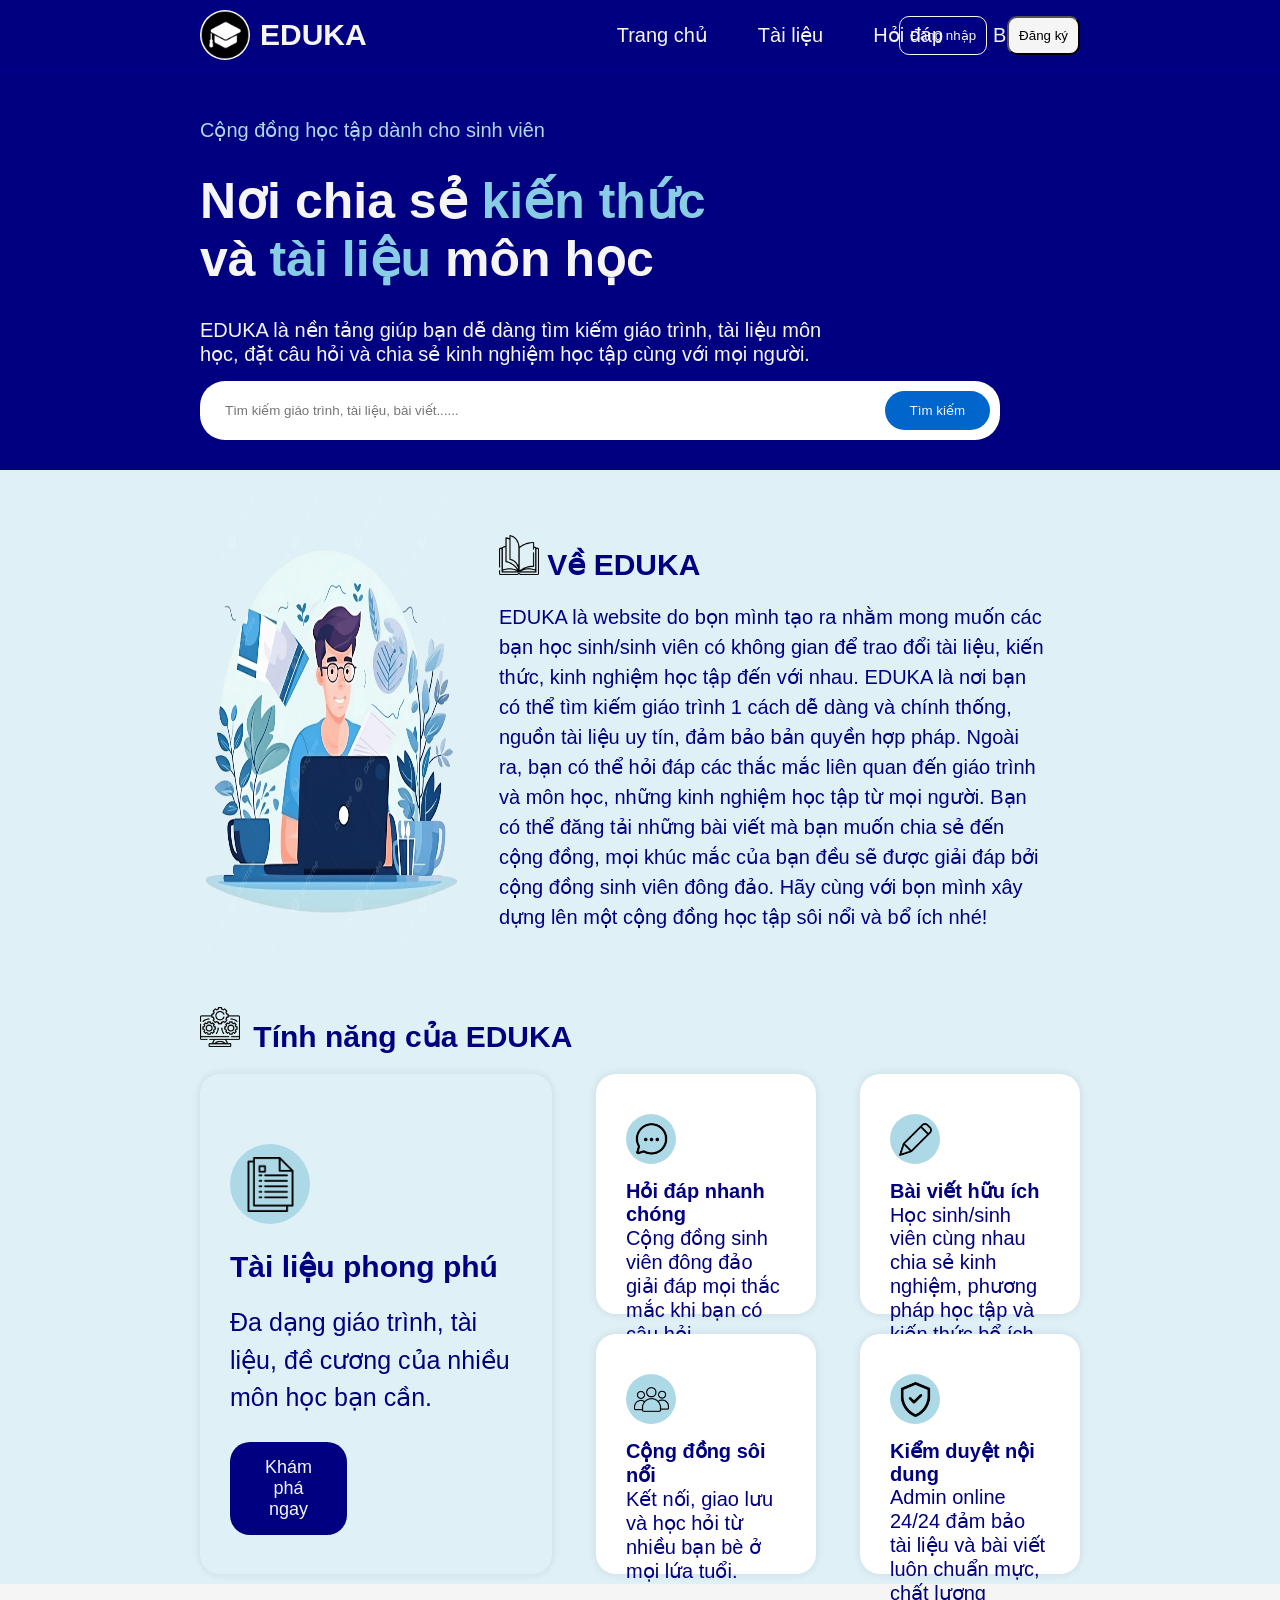
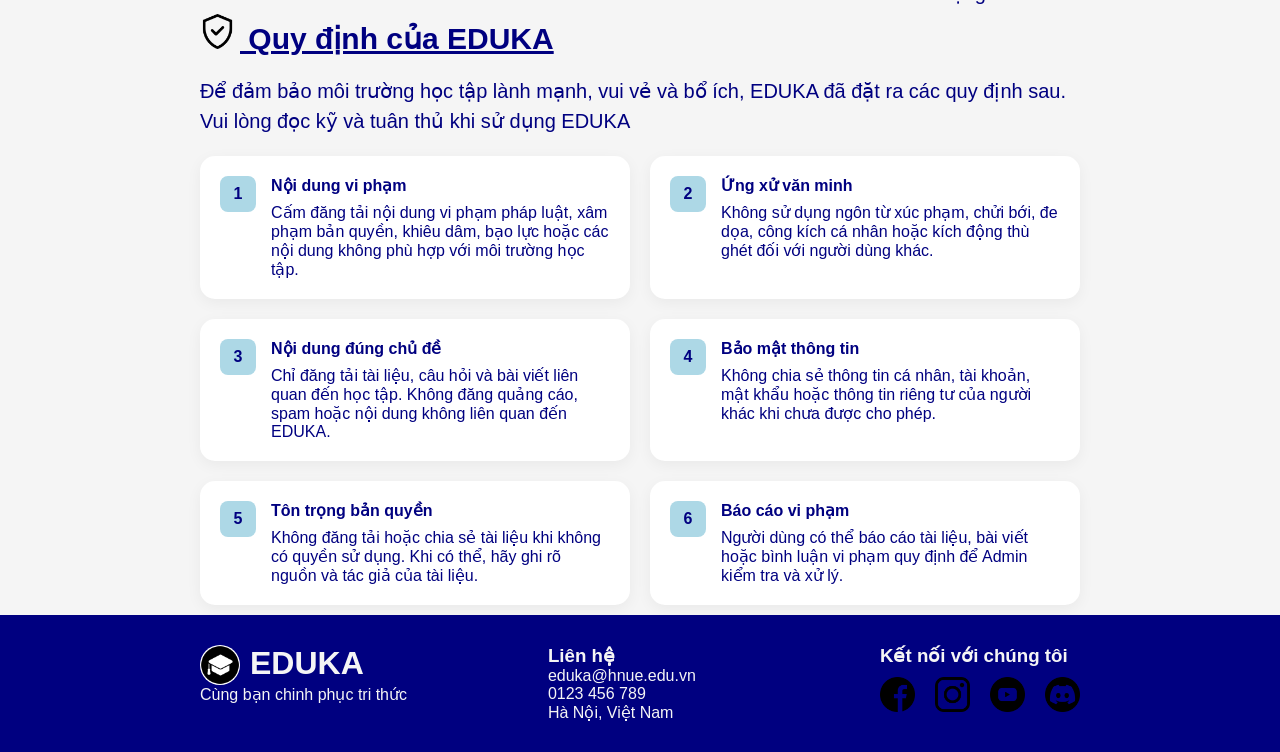
==== index.html @ 26a3528b "update index.html" ====
<!DOCTYPE html>
<html lang="en">

<head>
    <meta charset="UTF-8">
    <meta name="viewport" content="width=device-width, initial-scale=1.0">
    <title>Document</title>
    <link rel="stylesheet" href="css/chung.css">
    <link rel="stylesheet" href="css/index.css">
</head>

<body>
    <header>
        <div>
            <img src="assets/icons/graduation-cap.png" alt="graduation-cap">
            <h1>EDUKA</h1>
            <nav>
                <a href="index.html">Trang chủ</a>
                <a href="pages/tailieu.html">Tài liệu</a>
                <a href="pages/hoidap.html">Hỏi đáp</a>
                <a href="pages/baiviet.html">Bài viết</a>
            </nav>
            <div>
                <button type="button">Đăng nhập</button>
                <button type="button">Đăng ký</button>
            </div>
        </div>
        <div>
            <p>Cộng đồng học tập dành cho sinh viên</p>
            <h1>Nơi chia sẻ <span>kiến thức</span> và <span>tài liệu</span> môn học</h1>

            <p>EDUKA là nền tảng giúp bạn dễ dàng tìm kiếm giáo trình, tài liệu môn học, đặt câu hỏi và chia sẻ kinh
                nghiệm học tập cùng với mọi người.</p>
            <form action="#" method="get" class="tim-kiem">
                <input type="search" placeholder="Tìm kiếm giáo trình, tài liệu, bài viết......" required>
                <button type="submit">Tìm kiếm</button>
            </form>
        </div>
    </header>
    <main>
        <section id="gioi-thieu">
            <img src="assets/images/anh-gioi-thieu.png" alt="anh-gioi-thieu">
            <div>
                <h3>
                    <img src="assets/icons/book.png" alt="book">
                    Về EDUKA
                </h3>
                <span>EDUKA là website do bọn mình tạo ra nhằm mong muốn các bạn học sinh/sinh viên có không gian để
                    trao
                    đổi tài liệu, kiến thức, kinh nghiệm học tập đến với nhau.
                    EDUKA là nơi bạn có thể tìm kiếm giáo trình 1 cách dễ dàng và chính thống, nguồn tài liệu uy tín,
                    đảm
                    bảo bản quyền hợp pháp.
                    Ngoài ra, bạn có thể hỏi đáp các thắc mắc liên quan đến giáo trình và môn học, những kinh nghiệm học
                    tập
                    từ mọi người.
                    Bạn có thể đăng tải những bài viết mà bạn muốn chia sẻ đến cộng đồng, mọi khúc mắc của bạn đều sẽ
                    được
                    giải đáp bởi cộng đồng sinh viên đông đảo.
                    Hãy cùng với bọn mình xây dựng lên một cộng đồng học tập sôi nổi và bổ ích nhé!</span>
                </span>
            </div>
        </section>
        <section id="tinh-nang">
            <h3>
                <img src="assets/icons/tinh-nang.png" alt="tinh-nang">
                Tính năng của EDUKA
            </h3>
            <div>
                <div>
                    <div class="hinh-mo-ta-tl">
                        <img src="assets/icons/document.png" alt="document">
                    </div>
                    <h4>Tài liệu phong phú</h4>
                    <p>Đa dạng giáo trình, tài liệu, đề cương của nhiều môn học bạn cần.</p>
                    <button type="button">Khám phá ngay</button>
                </div>
                <div>
                    <div class="hinh-mo-ta-k">
                        <img src="assets/icons/message.png" alt="message">
                    </div>
                    <h4>Hỏi đáp nhanh chóng</h4>
                    <p>Cộng đồng sinh viên đông đảo giải đáp mọi thắc mắc khi bạn có câu hỏi.</p>
                </div>
                <div>
                    <div class="hinh-mo-ta-k">
                        <img src="assets/icons/pen.png" alt="pen">
                    </div>
                    <h4>Bài viết hữu ích</h4>
                    <p>Học sinh/sinh viên cùng nhau chia sẻ kinh nghiệm, phương pháp học tập và kiến thức bổ ích.</p>
                </div>
                <div>
                    <div class="hinh-mo-ta-k">
                        <img src="assets/icons/people.png" alt="people">
                    </div>
                    <h4>Cộng đồng sôi nổi</h4>
                    <p>Kết nối, giao lưu và học hỏi từ nhiều bạn bè ở mọi lứa tuổi.</p>
                </div>
                <div>
                    <div class="hinh-mo-ta-k">
                        <img src="assets/icons/protect.png" alt="protect">
                    </div>
                    <h4>Kiểm duyệt nội dung</h4>
                    <p>Admin online 24/24 đảm bảo tài liệu và bài viết luôn chuẩn mực, chất lượng</p>
                </div>
            </div>
        </section>
        <section id="quy-dinh">
            <h3>
                <img src="assets/icons/protect.png" alt="protect">
                Quy định của EDUKA</h3>
            <p>Để đảm bảo môi trường học tập lành mạnh, vui vẻ và bổ ích, EDUKA đã đặt ra các quy định sau. Vui lòng đọc kỹ và tuân thủ khi sử dụng EDUKA</p>
            <div>
                <div>
                    <div class="stt">
                        1
                    </div>
                    <div>
                        <h4>Nội dung vi phạm</h4>
                        <p>
                            Cấm đăng tải nội dung vi phạm pháp luật, xâm phạm bản quyền,
                            khiêu dâm, bạo lực hoặc các nội dung không phù hợp với môi trường học tập.
                        </p>
                    </div>
                </div>
                <div>
                    <div class="stt">
                        2
                    </div>
                    <div>
                        <h4>Ứng xử văn minh</h4>
                        <p>
                            Không sử dụng ngôn từ xúc phạm, chửi bới, đe dọa, công kích cá nhân
                            hoặc kích động thù ghét đối với người dùng khác.
                        </p>
                    </div>
                </div>
                <div>
                    <div class="stt">
                        3
                    </div>
                    <div>
                        <h4>Nội dung đúng chủ đề</h4>
                        <p>
                            Chỉ đăng tải tài liệu, câu hỏi và bài viết liên quan đến học tập.
                            Không đăng quảng cáo, spam hoặc nội dung không liên quan đến EDUKA.
                        </p>
                    </div>
                </div>
                <div>
                    <div class="stt">
                        4
                    </div>
                    <div>
                        <h4>Bảo mật thông tin</h4>
                        <p>
                            Không chia sẻ thông tin cá nhân, tài khoản, mật khẩu hoặc thông tin
                            riêng tư của người khác khi chưa được cho phép.
                        </p>
                    </div>
                </div>
                <div>
                    <div class="stt">
                        5
                    </div>
                    <div>
                        <h4>Tôn trọng bản quyền</h4>
                        <p>
                            Không đăng tải hoặc chia sẻ tài liệu khi không có quyền sử dụng.
                            Khi có thể, hãy ghi rõ nguồn và tác giả của tài liệu.
                        </p>
                    </div>
                </div>
                <div>
                    <div class="stt">
                        6
                    </div>
                    <div>
                        <h4>Báo cáo vi phạm</h4>
                        <p>
                            Người dùng có thể báo cáo tài liệu, bài viết hoặc bình luận
                            vi phạm quy định để Admin kiểm tra và xử lý.
                        </p>
                    </div>
                </div>
            </div>
        </section>
    </main>
    <footer>
        <div>
            <img src="assets/icons/graduation-cap.png" alt="graduation-cap">
            <h1>EDUKA</h1>
        </div>
        <p>Cùng bạn chinh phục tri thức</p>
        <div class="thong-tin">
            <h3>Liên hệ</h3>
            <p>eduka@hnue.edu.vn</p>
            <p>0123 456 789</p>
            <p>Hà Nội, Việt Nam</p>
        </div>
        <div>
            <h3>Kết nối với chúng tôi</h3>
            <div class="mxh">
                <a href="https://www.facebook.com/Riahk2001/" target="_blank">
                    <img src="assets/icons/facebook.png" alt="facebook">
                </a>
                <a href="https://www.instagram.com/vuqkhai_201/" target="_blank">
                    <img src="assets/icons/insta.png" alt="instagram">
                </a>
                <a href="https://www.youtube.com/" target="_blank">
                    <img src="assets/icons/youtube.png" alt="youtube">
                </a>
                <a href="https://discord.com/" target="_blank">
                    <img src="assets/icons/discord.png" alt="discord">
                </a>
            </div>

        </div>
    </footer>
</body>

</html>
---- css/chung.css ----
* {
    box-sizing: border-box;
    padding: 0;
    margin: 0;
    font-family: Arial, Helvetica, sans-serif;
}
body {
    background-color: #f5f5f5;
}
header {
    background-color: #000080;
    color: #f5f5f5;
}
main {
    background-color: #f5f5f5;
}
footer {
    background-color: #000080;
    color: #f5f5f5;
}
.mxh{
    display: flex;
    gap: 20px;
}
.mxh > a > img{
    margin-top: 10px;
    width: 35px;
    height: 35px;
}
---- css/index.css ----
header>div:first-child {
    display: flex;
    align-items: center;
    position: relative;
    border-bottom: 3px solid darkblue;
    padding: 10px 200px;
}

header>div:first-child>img {
    width: 50px;
    height: 50px;
    margin-right: 10px;
    background-color: white;
    border-radius: 50%;
}

header>div:first-child>h1 {
    font-size: 30px;
    margin-right: 250px;
}

header>div:first-child>nav {
    display: flex;
    gap: 50px;
    align-items: center;
}

header>div:first-child>nav>a {
    text-decoration: none;
    color: #f5f5f5;
    font-size: 20px;
}

header>div:first-child>nav>a:hover {
    border-bottom: 3px solid #f5f5f5;
}

header>div:first-child>div {
    position: absolute;
    right: 200px;
    display: flex;
    gap: 20px;
}

header>div:first-child>div>button {
    padding: 10px;
    border-radius: 10px;
    cursor: pointer;

}

header>div:first-child>div>button:first-child {
    background-color: transparent;
    color: #f5f5f5;
    border: 1px solid #f5f5f5;
}

header>div:first-child>div>button:last-child {
    background-color: #f5f5f5;
    color: black;

}

header>div:last-child {
    display: inline-block;
    display: flex;
    flex-direction: column;
    position: relative;
    padding: 30px 200px;
}

header>div:last-child>p:first-child {
    color: lightblue;
    font-size: 20px;
    margin: 15px 0;
}

header>div:last-child>h1 {
    color: #f5f5f5;
    font-size: 50px;
    width: 550px;
    margin: 15px 0;
}

header>div:last-child>h1>span {
    color: rgb(136, 205, 227);
}

header>div:last-child>p:nth-child(3) {
    font-size: 20px;
    margin: 15px 0 15px 0;
    width: 650px;
}

.tim-kiem {
    display: flex;
    width: 800px;
    background-color: white;
    padding: 10px;
    border-radius: 25px;
}

.tim-kiem>input {
    flex: 1;
    border: none;
    outline: none;
    padding: 12px 15px;
}

.tim-kiem>button {
    background-color: #0066cc;
    color: #f5f5f5;
    border: none;
    padding: 0 25px;
    border-radius: 20px;
    cursor: pointer;
}

#gioi-thieu {
    background-color: rgb(223, 241, 247);
    padding: 10px 200px;
    display: flex;
}

#gioi-thieu>div {
    width: 70%;
    display: inline-block;
    margin: 55px 35px;
}

#gioi-thieu>div>h3 {
    color: #000080;
    margin-bottom: 20px;
    font-size: 30px;
}

#gioi-thieu>div>h3>img {
    width: 40px;
    height: 40px;
}

#gioi-thieu>div>span {
    font-size: 20px;
    line-height: 1.5;
    color: #000080;
}

#gioi-thieu>img {
    width: 30%;
}

#tinh-nang {
    background-color: rgb(223, 241, 247);
    padding: 10px 200px;
}

#tinh-nang>h3 {
    color: #000080;
    margin-bottom: 20px;
    font-size: 30px;
}

#tinh-nang>h3>img {
    width: 40px;
    height: 40px;
    margin-right: 5px;
}

#tinh-nang>div {
    display: flex;
    position: relative;
}

#tinh-nang>div>div {
    color: #000080;
    border-radius: 20px;
    box-shadow: 0px 0px 10px rgba(0, 0, 0, 0.1);
}

#tinh-nang>div>div:hover {
    box-shadow: 0px 0px 30px rgba(0, 0, 0, 0.3);
}

#tinh-nang>div>div:first-child {
    width: 40%;
    height: 500px;
    display: inline-block;
    padding: 70px 30px;
}

#tinh-nang>div>div:first-child>h4 {
    font-size: 30px;
    margin-bottom: 20px;
}

#tinh-nang>div>div:first-child>p {
    font-size: 25px;
    line-height: 1.5;
    margin-bottom: 25px;
}

#tinh-nang>div>div:first-child>button {
    background-color: #000080;
    color: #f5f5f5;
    font-size: 18px;
    border: none;
    padding: 15px 25px;
    border-radius: 20px;
    cursor: pointer;
    width: 40%;
}

.hinh-mo-ta-tl {
    width: 80px;
    height: 80px;
    background-color: lightblue;
    border-radius: 50%;
    display: flex;
    justify-content: center;
    align-items: center;
    margin-bottom: 25px;
}

.hinh-mo-ta-tl>img {
    width: 55px;
    height: 55px;
}

#tinh-nang>div>div:nth-child(2),
#tinh-nang>div>div:nth-child(3),
#tinh-nang>div>div:nth-child(4),
#tinh-nang>div>div:last-child {
    position: absolute;
    height: 240px;
    padding: 40px 30px;
    background-color: #ffffff;
    font-size: 20px;
}

#tinh-nang>div>div:nth-child(2) {
    right: 30%;
    width: 25%;
}

#tinh-nang>div>div:nth-child(3) {
    right: 0;
    width: 25%;
}

#tinh-nang>div>div:nth-child(4) {
    right: 30%;
    top: 260px;
    width: 25%;
}

#tinh-nang>div>div:last-child {
    right: 0;
    top: 260px;
    width: 25%;
    height: 240px;
}

.hinh-mo-ta-k {
    width: 50px;
    height: 50px;
    background-color: lightblue;
    border-radius: 50%;
    display: flex;
    justify-content: center;
    align-items: center;
    margin-bottom: 15px;
}

.hinh-mo-ta-k>img {
    width: 35px;
    height: 35px;
}

#quy-dinh {
    background-color: #f5f5f5;
    padding: 10px 200px;
    color: #000080;
}

#quy-dinh>h3 {
    margin-top: 20px;
    margin-bottom: 20px;
    font-size: 30px;
    text-decoration: underline;
}

#quy-dinh>h3>img {
    width: 35px;
    height: 35px;
    margin-right: 5px;
}

#quy-dinh>p {
    font-size: 20px;
    line-height: 1.5;
    margin-bottom: 20px;
}

#quy-dinh>div {
    display: grid;
    grid-template-columns: repeat(2, 1fr);
    gap: 20px;
}

#quy-dinh>div>div {
    display: flex;
    align-items: flex-start;
    gap: 15px;
    background-color: #ffffff;
    padding: 20px;
    border-radius: 15px;
    box-shadow: 0 4px 15px rgba(0, 0, 0, 0.05);
}

.stt {
    flex-shrink: 0;
    width: 36px;
    height: 36px;
    background-color: lightblue;
    color: #000080;
    font-weight: bold;
    border-radius: 8px;
    display: flex;
    align-items: center;
    justify-content: center;
}

#quy-dinh>div>div>div:nth-child(2) {
    flex: 1;
}

#quy-dinh>div>div>div:nth-child(2)>h4 {
    margin: 0 0 8px 0;
}

#quy-dinh>div>div>div:nth-child(2)>p {
    margin: 0;
}

footer {
    position: relative;
    display: flex;
    justify-content: space-between;
    padding: 30px 200px;
    min-height: 130px;
}

footer>div:first-child {
    display: flex;
}

footer>div>img {
    width: 40px;
    height: 40px;
    margin-right: 10px;
    background-color: white;
    border-radius: 50%;
}

footer>p {
    position: absolute;
    left: 200px;
    top: 70px;
}
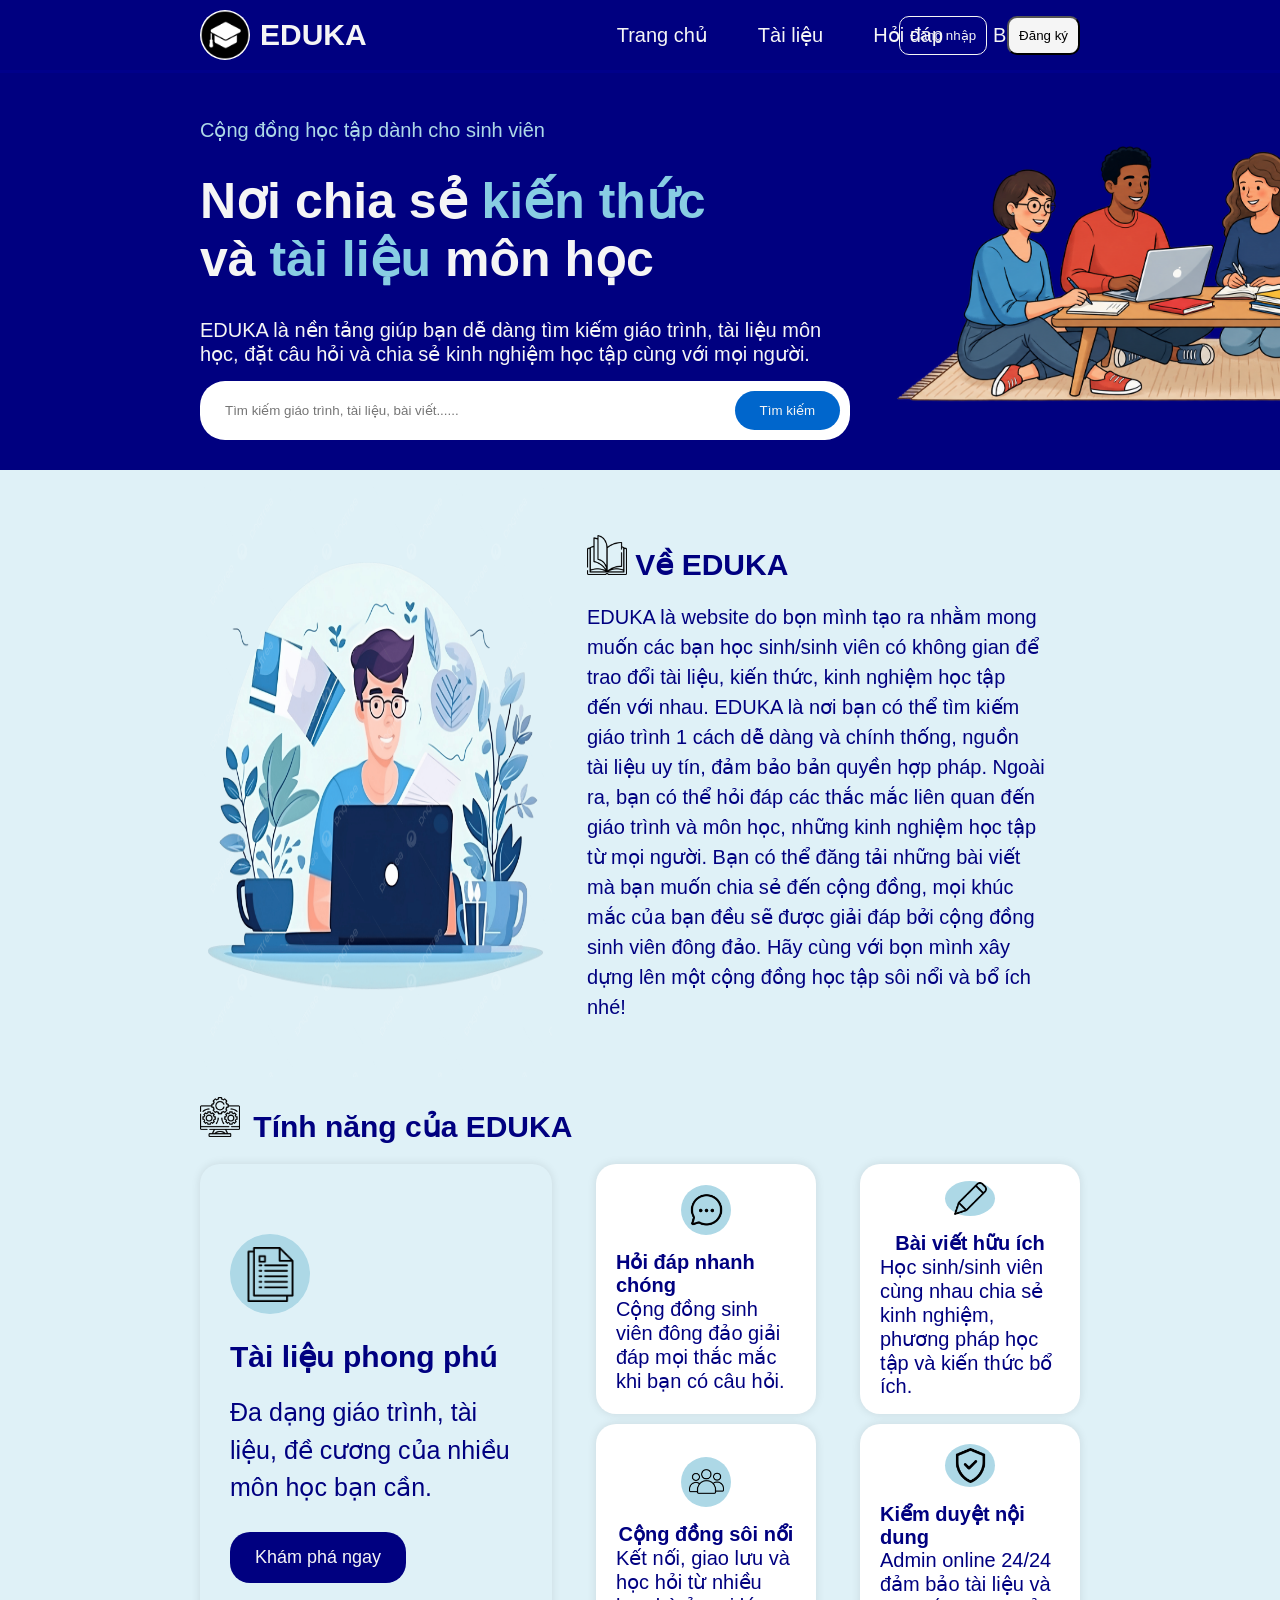
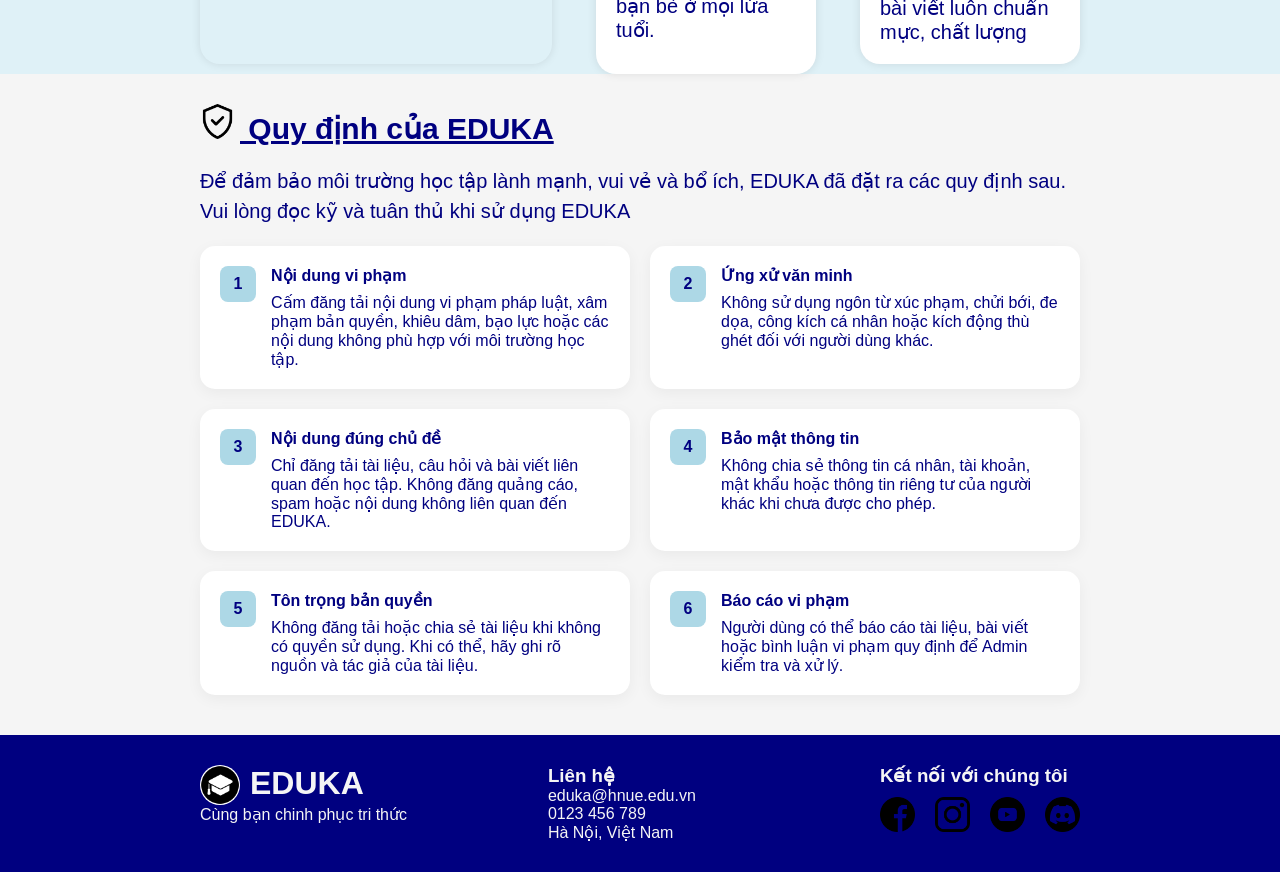
==== commit 4928096e: "sửa index" ====
--- a/index.html
+++ b/index.html
@@ -26,15 +26,20 @@
             </div>
         </div>
         <div>
-            <p>Cộng đồng học tập dành cho sinh viên</p>
-            <h1>Nơi chia sẻ <span>kiến thức</span> và <span>tài liệu</span> môn học</h1>
-
-            <p>EDUKA là nền tảng giúp bạn dễ dàng tìm kiếm giáo trình, tài liệu môn học, đặt câu hỏi và chia sẻ kinh
-                nghiệm học tập cùng với mọi người.</p>
-            <form action="#" method="get" class="tim-kiem">
-                <input type="search" placeholder="Tìm kiếm giáo trình, tài liệu, bài viết......" required>
-                <button type="submit">Tìm kiếm</button>
-            </form>
+            <div>
+                <p>Cộng đồng học tập dành cho sinh viên</p>
+                <h1>Nơi chia sẻ <span>kiến thức</span> và <span>tài liệu</span> môn học</h1>
+
+                <p>EDUKA là nền tảng giúp bạn dễ dàng tìm kiếm giáo trình, tài liệu môn học, đặt câu hỏi và chia sẻ kinh
+                    nghiệm học tập cùng với mọi người.</p>
+                <form action="#" method="get" class="tim-kiem">
+                    <input type="search" placeholder="Tìm kiếm giáo trình, tài liệu, bài viết......" required>
+                    <button type="submit">Tìm kiếm</button>
+                </form>
+            </div>
+            <div>
+                <img src="assets/images/anh-minh-hoa.png" alt="anh-minh-hoa">
+            </div>
         </div>
     </header>
     <main>
@@ -108,8 +113,10 @@
         <section id="quy-dinh">
             <h3>
                 <img src="assets/icons/protect.png" alt="protect">
-                Quy định của EDUKA</h3>
-            <p>Để đảm bảo môi trường học tập lành mạnh, vui vẻ và bổ ích, EDUKA đã đặt ra các quy định sau. Vui lòng đọc kỹ và tuân thủ khi sử dụng EDUKA</p>
+                Quy định của EDUKA
+            </h3>
+            <p>Để đảm bảo môi trường học tập lành mạnh, vui vẻ và bổ ích, EDUKA đã đặt ra các quy định sau. Vui lòng đọc
+                kỹ và tuân thủ khi sử dụng EDUKA</p>
             <div>
                 <div>
                     <div class="stt">
--- a/css/index.css
+++ b/css/index.css
@@ -46,7 +46,6 @@
     padding: 10px;
     border-radius: 10px;
     cursor: pointer;
-
 }
 
 header>div:first-child>div>button:first-child {
@@ -58,35 +57,39 @@
 header>div:first-child>div>button:last-child {
     background-color: #f5f5f5;
     color: black;
-
 }
 
 header>div:last-child {
-    display: inline-block;
+    display: flex;
+    flex-direction: row;
+    align-items: center;
+    justify-content: space-between;
+    padding: 30px 200px;
+}
+
+header>div:last-child>div:first-child {
     display: flex;
     flex-direction: column;
-    position: relative;
-    padding: 30px 200px;
-}
-
-header>div:last-child>p:first-child {
+}
+
+header>div:last-child>div:first-child>p:first-child {
     color: lightblue;
     font-size: 20px;
     margin: 15px 0;
 }
 
-header>div:last-child>h1 {
+header>div:last-child>div:first-child>h1 {
     color: #f5f5f5;
     font-size: 50px;
     width: 550px;
     margin: 15px 0;
 }
 
-header>div:last-child>h1>span {
+header>div:last-child>div:first-child>h1>span {
     color: rgb(136, 205, 227);
 }
 
-header>div:last-child>p:nth-child(3) {
+header>div:last-child>div:first-child>p:nth-child(3) {
     font-size: 20px;
     margin: 15px 0 15px 0;
     width: 650px;
@@ -94,7 +97,8 @@
 
 .tim-kiem {
     display: flex;
-    width: 800px;
+    width: 100%;
+    max-width: 650px;
     background-color: white;
     padding: 10px;
     border-radius: 25px;
@@ -116,6 +120,10 @@
     cursor: pointer;
 }
 
+header>div:last-child>div:last-child>img {
+    width: 800px;;
+}
+
 #gioi-thieu {
     background-color: rgb(223, 241, 247);
     padding: 10px 200px;
@@ -146,7 +154,7 @@
 }
 
 #gioi-thieu>img {
-    width: 30%;
+    width: 40%;
 }
 
 #tinh-nang {
@@ -207,7 +215,7 @@
     padding: 15px 25px;
     border-radius: 20px;
     cursor: pointer;
-    width: 40%;
+    width: fit-content;
 }
 
 .hinh-mo-ta-tl {
@@ -231,10 +239,15 @@
 #tinh-nang>div>div:nth-child(4),
 #tinh-nang>div>div:last-child {
     position: absolute;
-    height: 240px;
-    padding: 40px 30px;
+    height: 250px;
     background-color: #ffffff;
     font-size: 20px;
+    display: flex;
+    flex-direction: column;
+    align-items: center;
+    justify-content: center;
+    padding: 20px;
+    text-align: left;
 }
 
 #tinh-nang>div>div:nth-child(2) {
@@ -280,6 +293,7 @@
     background-color: #f5f5f5;
     padding: 10px 200px;
     color: #000080;
+    margin-bottom: 30px;
 }
 
 #quy-dinh>h3 {
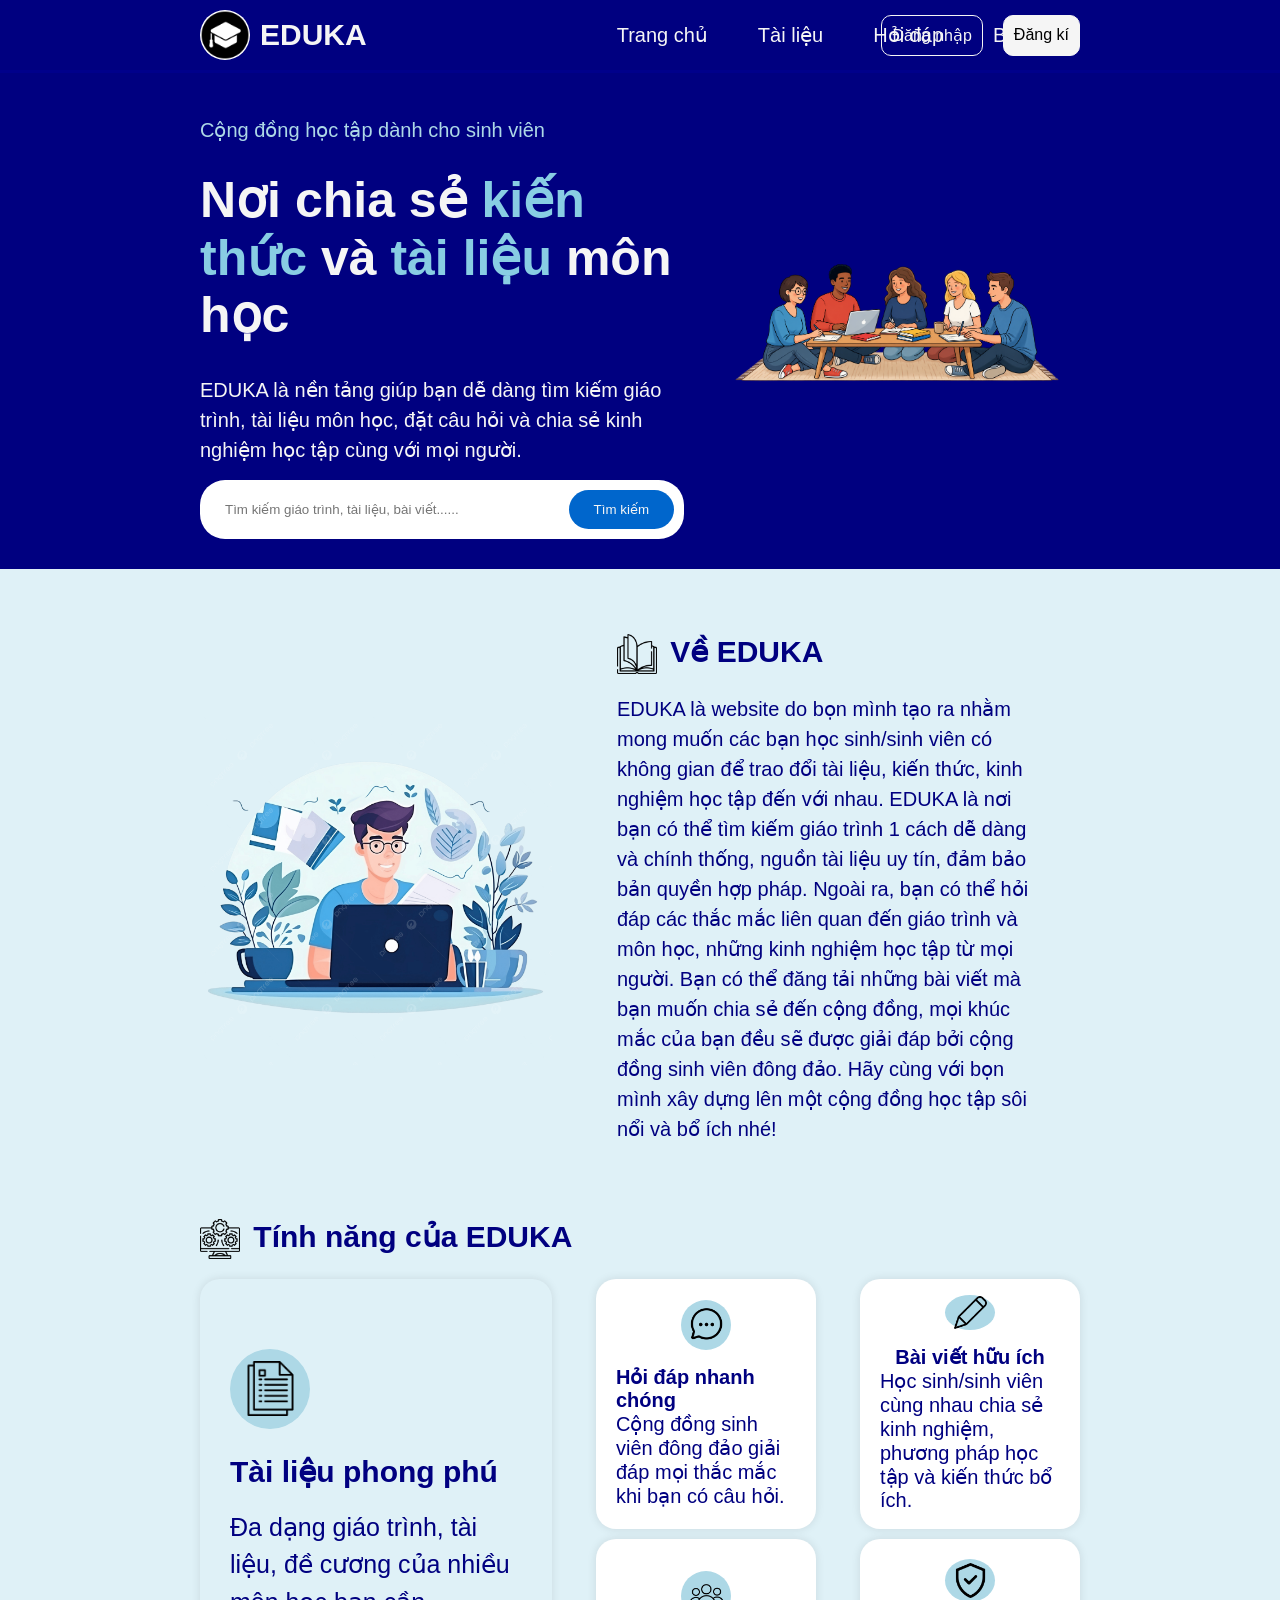
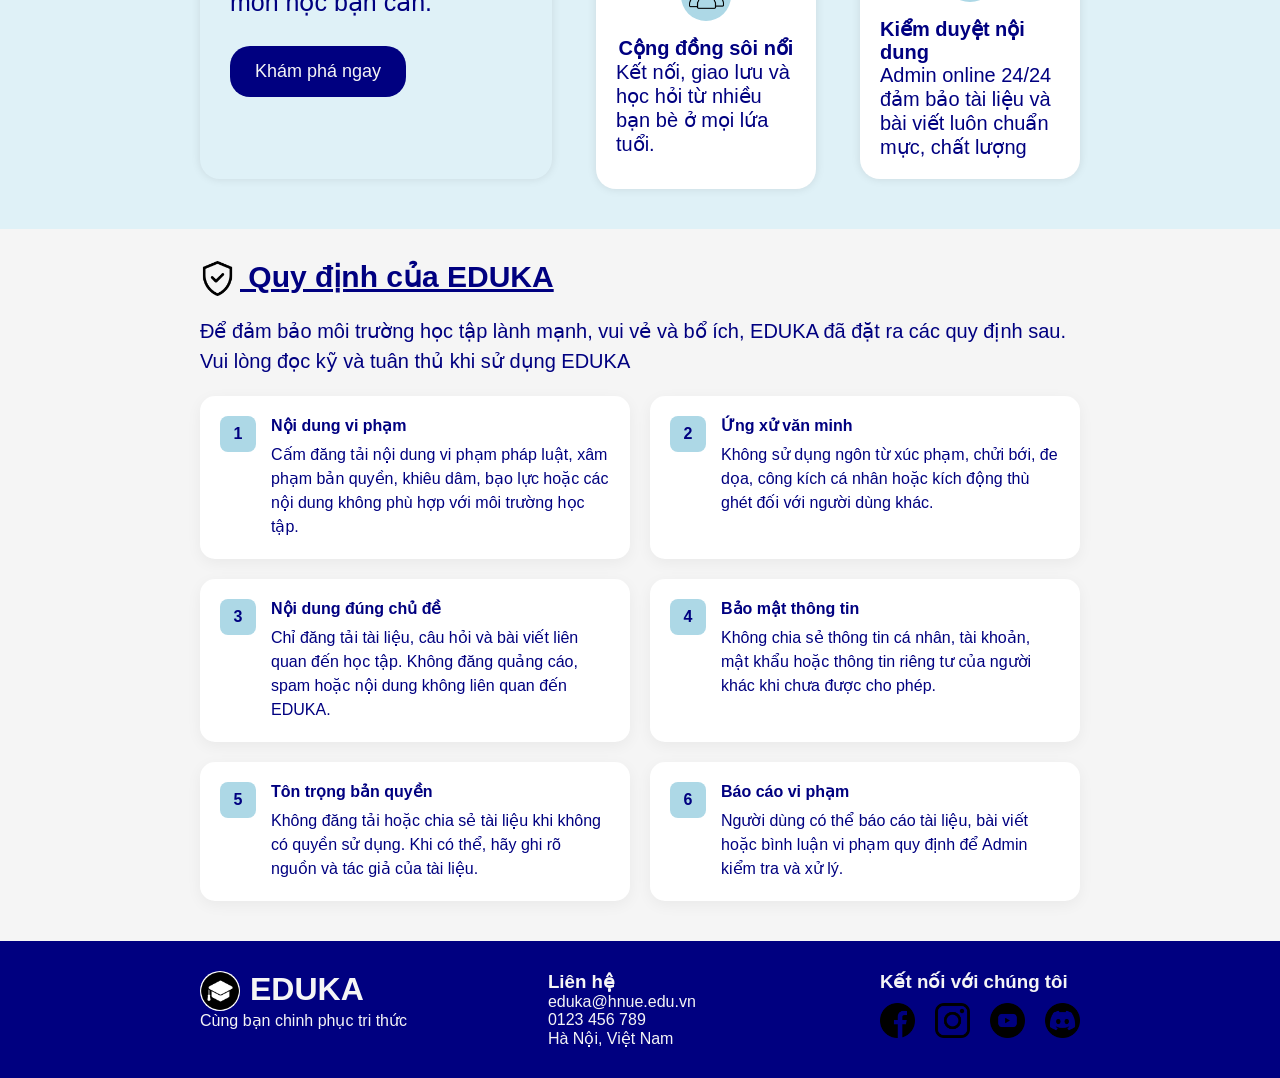
==== commit 2ce5c0c1: "update index" ====
--- a/index.html
+++ b/index.html
@@ -16,13 +16,13 @@
             <h1>EDUKA</h1>
             <nav>
                 <a href="index.html">Trang chủ</a>
-                <a href="pages/tailieu.html">Tài liệu</a>
-                <a href="pages/hoidap.html">Hỏi đáp</a>
-                <a href="pages/baiviet.html">Bài viết</a>
+                <a href="pages/tailieu.html" class="can-dang-nhap">Tài liệu</a>
+                <a href="pages/hoidap.html" class="can-dang-nhap">Hỏi đáp</a>
+                <a href="pages/baiviet.html" class="can-dang-nhap">Bài viết</a>
             </nav>
             <div>
-                <button type="button">Đăng nhập</button>
-                <button type="button">Đăng ký</button>
+                <a href="pages/dangnhap.html">Đăng nhập</a>
+                <a href="pages/dangki.html">Đăng kí</a>
             </div>
         </div>
         <div>
@@ -78,7 +78,7 @@
                     </div>
                     <h4>Tài liệu phong phú</h4>
                     <p>Đa dạng giáo trình, tài liệu, đề cương của nhiều môn học bạn cần.</p>
-                    <button type="button">Khám phá ngay</button>
+                    <button type="button" class="can-dang-nhap">Khám phá ngay</button>
                 </div>
                 <div>
                     <div class="hinh-mo-ta-k">
@@ -224,6 +224,14 @@
 
         </div>
     </footer>
+    <div id="thong-bao" class="thong-bao">
+        <div>
+            <h3>Thông báo</h3>
+            <p>Bạn cần đăng ký/đăng nhập để sử dụng chức năng này.</p>
+            <button type="button" id="dong-thong-bao">Đóng</button>
+        </div>
+    </div>
+    <script src="js/index.js"></script>
 </body>
 
 </html>
--- a/css/index.css
+++ b/css/index.css
@@ -1,7 +1,16 @@
+header {
+    padding-top: 73px;
+}
 header>div:first-child {
     display: flex;
     align-items: center;
-    position: relative;
+    position: fixed;
+    top: 0;
+    left: 0;
+    width: 100%;
+    height: 73px;
+    z-index: 1000;
+    background-color: #000080;
     border-bottom: 3px solid darkblue;
     padding: 10px 200px;
 }
@@ -12,11 +21,13 @@
     margin-right: 10px;
     background-color: white;
     border-radius: 50%;
+    flex-shrink: 0;
 }
 
 header>div:first-child>h1 {
     font-size: 30px;
     margin-right: 250px;
+    white-space: nowrap;
 }
 
 header>div:first-child>nav {
@@ -29,6 +40,7 @@
     text-decoration: none;
     color: #f5f5f5;
     font-size: 20px;
+    white-space: nowrap;
 }
 
 header>div:first-child>nav>a:hover {
@@ -42,21 +54,24 @@
     gap: 20px;
 }
 
-header>div:first-child>div>button {
+header>div:first-child>div>a {
     padding: 10px;
     border-radius: 10px;
     cursor: pointer;
-}
-
-header>div:first-child>div>button:first-child {
+    white-space: nowrap;
+    text-decoration: none;
+}
+
+header>div:first-child>div>a:first-child {
     background-color: transparent;
     color: #f5f5f5;
     border: 1px solid #f5f5f5;
 }
 
-header>div:first-child>div>button:last-child {
+header>div:first-child>div>a:last-child {
     background-color: #f5f5f5;
     color: black;
+    border: 1px solid #f5f5f5;
 }
 
 header>div:last-child {
@@ -65,11 +80,14 @@
     align-items: center;
     justify-content: space-between;
     padding: 30px 200px;
+    gap: 30px;
+    overflow: hidden;
 }
 
 header>div:last-child>div:first-child {
     display: flex;
     flex-direction: column;
+    width: 55%;
 }
 
 header>div:last-child>div:first-child>p:first-child {
@@ -82,6 +100,8 @@
     color: #f5f5f5;
     font-size: 50px;
     width: 550px;
+    max-width: 100%;
+    line-height: 1.15;
     margin: 15px 0;
 }
 
@@ -91,8 +111,10 @@
 
 header>div:last-child>div:first-child>p:nth-child(3) {
     font-size: 20px;
-    margin: 15px 0 15px 0;
+    line-height: 1.5;
+    margin: 15px 0;
     width: 650px;
+    max-width: 100%;
 }
 
 .tim-kiem {
@@ -106,6 +128,7 @@
 
 .tim-kiem>input {
     flex: 1;
+    min-width: 0;
     border: none;
     outline: none;
     padding: 12px 15px;
@@ -120,18 +143,30 @@
     cursor: pointer;
 }
 
+header>div:last-child>div:last-child {
+    width: 45%;
+    display: flex;
+    justify-content: flex-end;
+    align-items: center;
+}
+
 header>div:last-child>div:last-child>img {
-    width: 800px;;
+    width: 100%;
+    max-width: 600px;
+    height: auto;
+    display: block;
 }
 
 #gioi-thieu {
     background-color: rgb(223, 241, 247);
     padding: 10px 200px;
     display: flex;
+    align-items: center;
+    gap: 30px;
 }
 
 #gioi-thieu>div {
-    width: 70%;
+    width: 60%;
     display: inline-block;
     margin: 55px 35px;
 }
@@ -145,6 +180,8 @@
 #gioi-thieu>div>h3>img {
     width: 40px;
     height: 40px;
+    margin-right: 5px;
+    vertical-align: middle;
 }
 
 #gioi-thieu>div>span {
@@ -155,11 +192,13 @@
 
 #gioi-thieu>img {
     width: 40%;
+    height: auto;
 }
 
 #tinh-nang {
     background-color: rgb(223, 241, 247);
     padding: 10px 200px;
+    padding-bottom: 50px;
 }
 
 #tinh-nang>h3 {
@@ -172,6 +211,7 @@
     width: 40px;
     height: 40px;
     margin-right: 5px;
+    vertical-align: middle;
 }
 
 #tinh-nang>div {
@@ -307,6 +347,7 @@
     width: 35px;
     height: 35px;
     margin-right: 5px;
+    vertical-align: middle;
 }
 
 #quy-dinh>p {
@@ -346,6 +387,7 @@
 
 #quy-dinh>div>div>div:nth-child(2) {
     flex: 1;
+    min-width: 0;
 }
 
 #quy-dinh>div>div>div:nth-child(2)>h4 {
@@ -354,6 +396,7 @@
 
 #quy-dinh>div>div>div:nth-child(2)>p {
     margin: 0;
+    line-height: 1.5;
 }
 
 footer {
@@ -380,4 +423,42 @@
     position: absolute;
     left: 200px;
     top: 70px;
+}
+.thong-bao {
+    display: none;
+    position: fixed;
+    top: 0;
+    left: 0;
+    width: 100%;
+    height: 100%;
+    background-color: rgba(0, 0, 0, 0.5);
+    z-index: 2000;
+    justify-content: center;
+    align-items: center;
+}
+
+.thong-bao > div {
+    background-color: white;
+    padding: 30px;
+    border-radius: 15px;
+    width: 400px;
+    text-align: center;
+}
+
+.thong-bao h3 {
+    color: #000080;
+    margin-bottom: 15px;
+}
+
+.thong-bao p {
+    margin-bottom: 20px;
+}
+
+.thong-bao button {
+    padding: 10px 20px;
+    border: none;
+    border-radius: 10px;
+    background-color: #000080;
+    color: white;
+    cursor: pointer;
 }
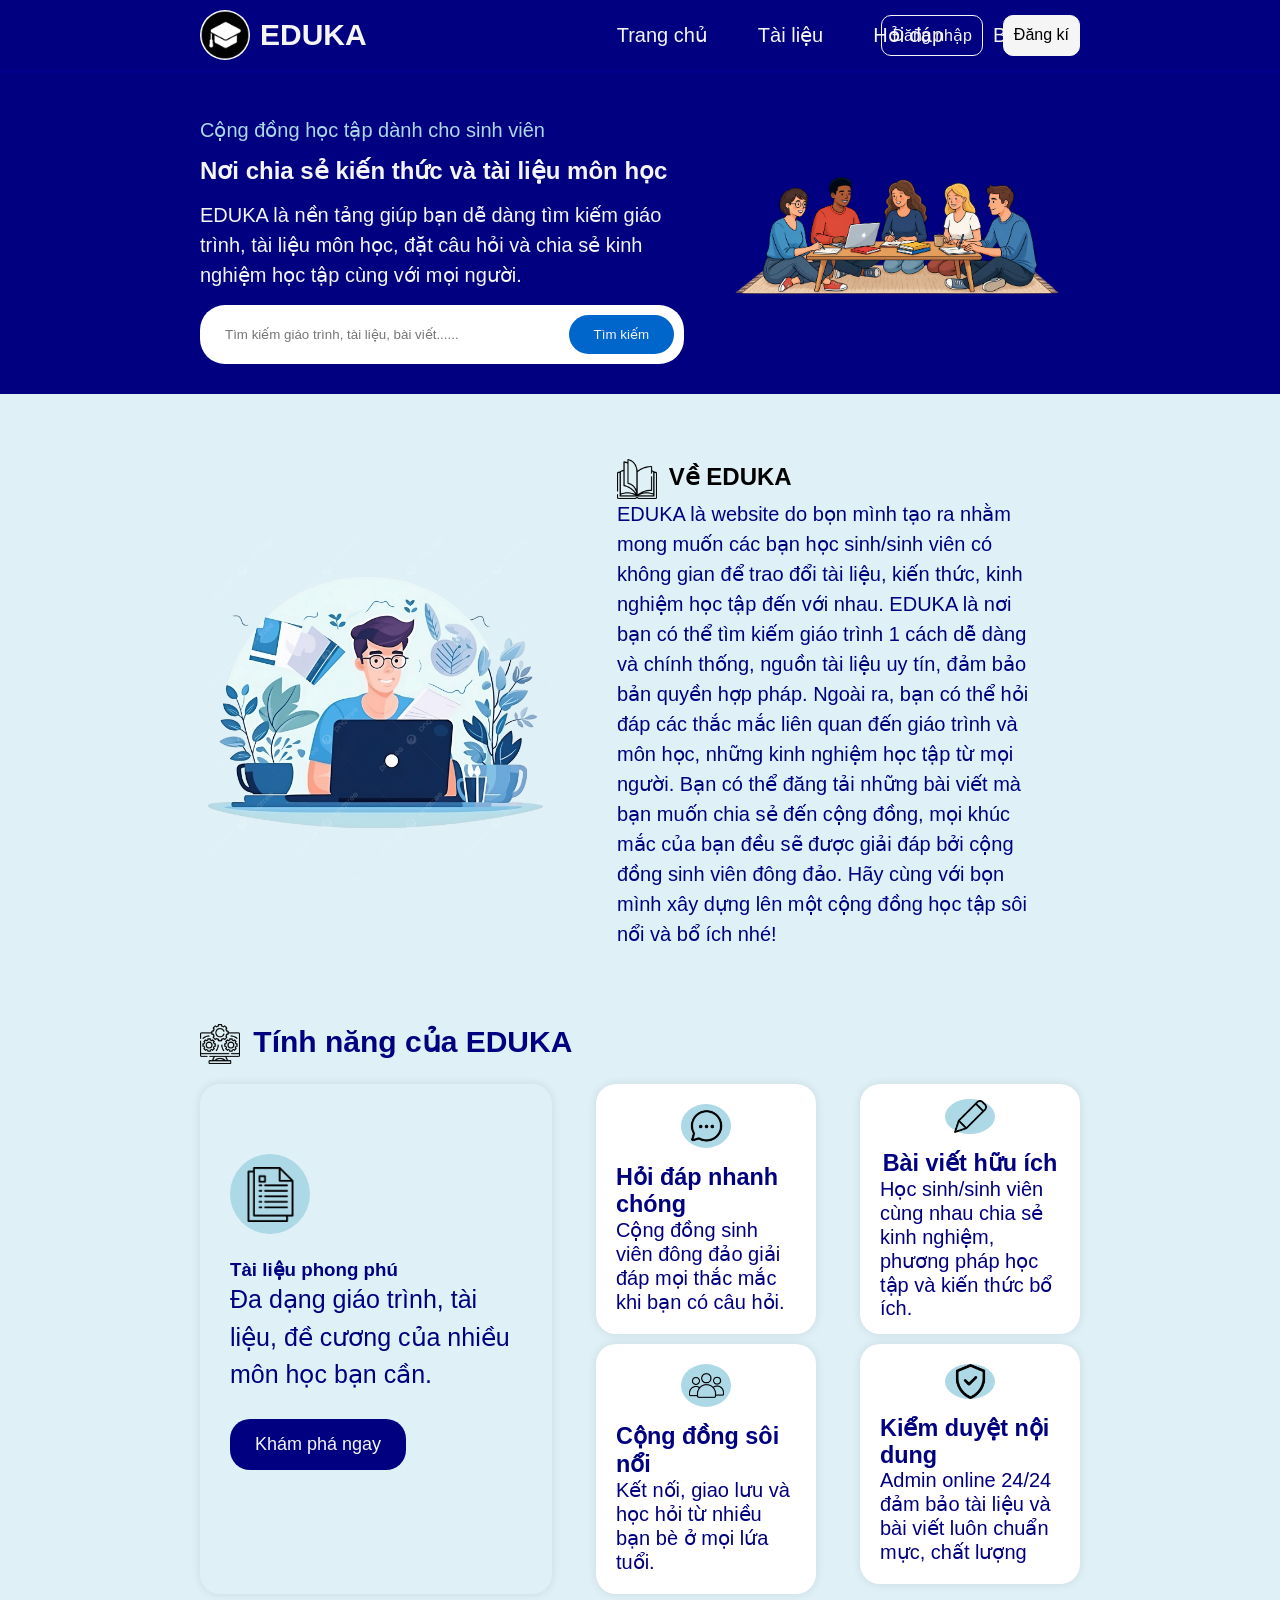
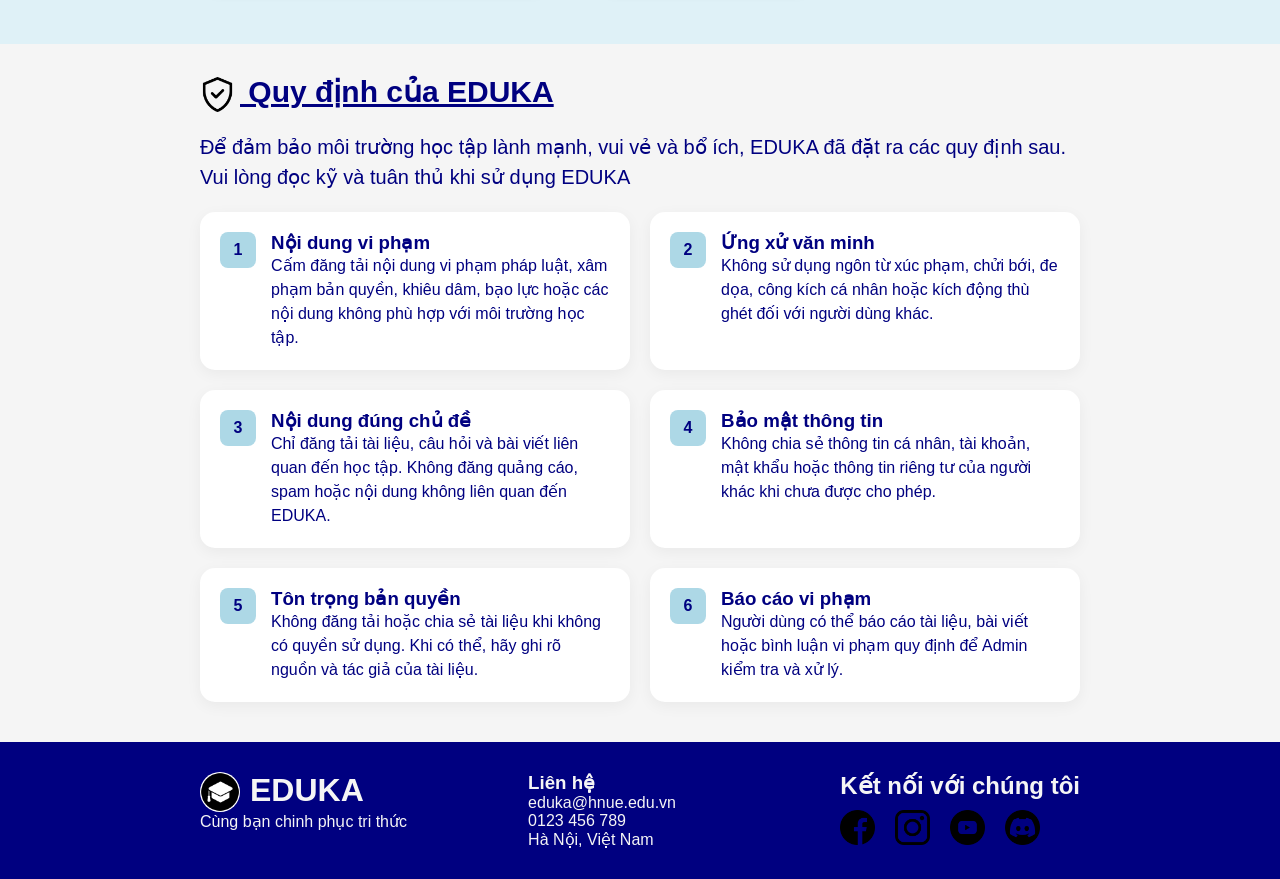
==== commit 59d0c659: "sửa lại hệ thống" ====
--- a/index.html
+++ b/index.html
@@ -18,7 +18,7 @@
                 <a href="index.html">Trang chủ</a>
                 <a href="pages/tailieu.html" class="can-dang-nhap">Tài liệu</a>
                 <a href="pages/hoidap.html" class="can-dang-nhap">Hỏi đáp</a>
-                <a href="pages/baiviet.html" class="can-dang-nhap">Bài viết</a>
+                <a href="#bv-public">Bài viết</a>
             </nav>
             <div>
                 <a href="pages/dangnhap.html">Đăng nhập</a>
@@ -28,11 +28,11 @@
         <div>
             <div>
                 <p>Cộng đồng học tập dành cho sinh viên</p>
-                <h1>Nơi chia sẻ <span>kiến thức</span> và <span>tài liệu</span> môn học</h1>
+                <h2>Nơi chia sẻ <span>kiến thức</span> và <span>tài liệu</span> môn học</h2>
 
                 <p>EDUKA là nền tảng giúp bạn dễ dàng tìm kiếm giáo trình, tài liệu môn học, đặt câu hỏi và chia sẻ kinh
                     nghiệm học tập cùng với mọi người.</p>
-                <form action="#" method="get" class="tim-kiem">
+                <form action="#" method="get" class="tim-kiem" id="form-tim-kiem">
                     <input type="search" placeholder="Tìm kiếm giáo trình, tài liệu, bài viết......" required>
                     <button type="submit">Tìm kiếm</button>
                 </form>
@@ -46,10 +46,10 @@
         <section id="gioi-thieu">
             <img src="assets/images/anh-gioi-thieu.png" alt="anh-gioi-thieu">
             <div>
-                <h3>
+                <h2>
                     <img src="assets/icons/book.png" alt="book">
                     Về EDUKA
-                </h3>
+                </h2>
                 <span>EDUKA là website do bọn mình tạo ra nhằm mong muốn các bạn học sinh/sinh viên có không gian để
                     trao
                     đổi tài liệu, kiến thức, kinh nghiệm học tập đến với nhau.
@@ -67,16 +67,16 @@
             </div>
         </section>
         <section id="tinh-nang">
-            <h3>
+            <h2>
                 <img src="assets/icons/tinh-nang.png" alt="tinh-nang">
                 Tính năng của EDUKA
-            </h3>
+            </h2>
             <div>
                 <div>
                     <div class="hinh-mo-ta-tl">
                         <img src="assets/icons/document.png" alt="document">
                     </div>
-                    <h4>Tài liệu phong phú</h4>
+                    <h3>Tài liệu phong phú</h3>
                     <p>Đa dạng giáo trình, tài liệu, đề cương của nhiều môn học bạn cần.</p>
                     <button type="button" class="can-dang-nhap">Khám phá ngay</button>
                 </div>
@@ -84,37 +84,37 @@
                     <div class="hinh-mo-ta-k">
                         <img src="assets/icons/message.png" alt="message">
                     </div>
-                    <h4>Hỏi đáp nhanh chóng</h4>
+                    <h3>Hỏi đáp nhanh chóng</h3>
                     <p>Cộng đồng sinh viên đông đảo giải đáp mọi thắc mắc khi bạn có câu hỏi.</p>
                 </div>
                 <div>
                     <div class="hinh-mo-ta-k">
                         <img src="assets/icons/pen.png" alt="pen">
                     </div>
-                    <h4>Bài viết hữu ích</h4>
+                    <h3>Bài viết hữu ích</h3>
                     <p>Học sinh/sinh viên cùng nhau chia sẻ kinh nghiệm, phương pháp học tập và kiến thức bổ ích.</p>
                 </div>
                 <div>
                     <div class="hinh-mo-ta-k">
                         <img src="assets/icons/people.png" alt="people">
                     </div>
-                    <h4>Cộng đồng sôi nổi</h4>
+                    <h3>Cộng đồng sôi nổi</h3>
                     <p>Kết nối, giao lưu và học hỏi từ nhiều bạn bè ở mọi lứa tuổi.</p>
                 </div>
                 <div>
                     <div class="hinh-mo-ta-k">
                         <img src="assets/icons/protect.png" alt="protect">
                     </div>
-                    <h4>Kiểm duyệt nội dung</h4>
+                    <h3>Kiểm duyệt nội dung</h3>
                     <p>Admin online 24/24 đảm bảo tài liệu và bài viết luôn chuẩn mực, chất lượng</p>
                 </div>
             </div>
         </section>
         <section id="quy-dinh">
-            <h3>
+            <h2>
                 <img src="assets/icons/protect.png" alt="protect">
                 Quy định của EDUKA
-            </h3>
+            </h2>
             <p>Để đảm bảo môi trường học tập lành mạnh, vui vẻ và bổ ích, EDUKA đã đặt ra các quy định sau. Vui lòng đọc
                 kỹ và tuân thủ khi sử dụng EDUKA</p>
             <div>
@@ -123,7 +123,7 @@
                         1
                     </div>
                     <div>
-                        <h4>Nội dung vi phạm</h4>
+                        <h3>Nội dung vi phạm</h3>
                         <p>
                             Cấm đăng tải nội dung vi phạm pháp luật, xâm phạm bản quyền,
                             khiêu dâm, bạo lực hoặc các nội dung không phù hợp với môi trường học tập.
@@ -135,7 +135,7 @@
                         2
                     </div>
                     <div>
-                        <h4>Ứng xử văn minh</h4>
+                        <h3>Ứng xử văn minh</h3>
                         <p>
                             Không sử dụng ngôn từ xúc phạm, chửi bới, đe dọa, công kích cá nhân
                             hoặc kích động thù ghét đối với người dùng khác.
@@ -147,7 +147,7 @@
                         3
                     </div>
                     <div>
-                        <h4>Nội dung đúng chủ đề</h4>
+                        <h3>Nội dung đúng chủ đề</h3>
                         <p>
                             Chỉ đăng tải tài liệu, câu hỏi và bài viết liên quan đến học tập.
                             Không đăng quảng cáo, spam hoặc nội dung không liên quan đến EDUKA.
@@ -159,7 +159,7 @@
                         4
                     </div>
                     <div>
-                        <h4>Bảo mật thông tin</h4>
+                        <h3>Bảo mật thông tin</h3>
                         <p>
                             Không chia sẻ thông tin cá nhân, tài khoản, mật khẩu hoặc thông tin
                             riêng tư của người khác khi chưa được cho phép.
@@ -171,7 +171,7 @@
                         5
                     </div>
                     <div>
-                        <h4>Tôn trọng bản quyền</h4>
+                        <h3>Tôn trọng bản quyền</h3>
                         <p>
                             Không đăng tải hoặc chia sẻ tài liệu khi không có quyền sử dụng.
                             Khi có thể, hãy ghi rõ nguồn và tác giả của tài liệu.
@@ -183,7 +183,7 @@
                         6
                     </div>
                     <div>
-                        <h4>Báo cáo vi phạm</h4>
+                        <h3>Báo cáo vi phạm</h3>
                         <p>
                             Người dùng có thể báo cáo tài liệu, bài viết hoặc bình luận
                             vi phạm quy định để Admin kiểm tra và xử lý.
@@ -191,6 +191,9 @@
                     </div>
                 </div>
             </div>
+        </section>
+        <section id="bv-public">
+            <h2></h2>
         </section>
     </main>
     <footer>
@@ -206,7 +209,7 @@
             <p>Hà Nội, Việt Nam</p>
         </div>
         <div>
-            <h3>Kết nối với chúng tôi</h3>
+            <h2>Kết nối với chúng tôi</h2>
             <div class="mxh">
                 <a href="https://www.facebook.com/Riahk2001/" target="_blank">
                     <img src="assets/icons/facebook.png" alt="facebook">
--- a/css/index.css
+++ b/css/index.css
@@ -1,6 +1,7 @@
 header {
     padding-top: 73px;
 }
+
 header>div:first-child {
     display: flex;
     align-items: center;
@@ -177,7 +178,7 @@
     font-size: 30px;
 }
 
-#gioi-thieu>div>h3>img {
+#gioi-thieu>div>h2>img {
     width: 40px;
     height: 40px;
     margin-right: 5px;
@@ -201,13 +202,13 @@
     padding-bottom: 50px;
 }
 
-#tinh-nang>h3 {
+#tinh-nang>h2 {
     color: #000080;
     margin-bottom: 20px;
     font-size: 30px;
 }
 
-#tinh-nang>h3>img {
+#tinh-nang>h2>img {
     width: 40px;
     height: 40px;
     margin-right: 5px;
@@ -231,7 +232,7 @@
 
 #tinh-nang>div>div:first-child {
     width: 40%;
-    height: 500px;
+    height: 510px;
     display: inline-block;
     padding: 70px 30px;
 }
@@ -336,14 +337,14 @@
     margin-bottom: 30px;
 }
 
-#quy-dinh>h3 {
+#quy-dinh>h2 {
     margin-top: 20px;
     margin-bottom: 20px;
     font-size: 30px;
     text-decoration: underline;
 }
 
-#quy-dinh>h3>img {
+#quy-dinh>h2>img {
     width: 35px;
     height: 35px;
     margin-right: 5px;
@@ -424,6 +425,7 @@
     left: 200px;
     top: 70px;
 }
+
 .thong-bao {
     display: none;
     position: fixed;
@@ -437,7 +439,7 @@
     align-items: center;
 }
 
-.thong-bao > div {
+.thong-bao>div {
     background-color: white;
     padding: 30px;
     border-radius: 15px;
